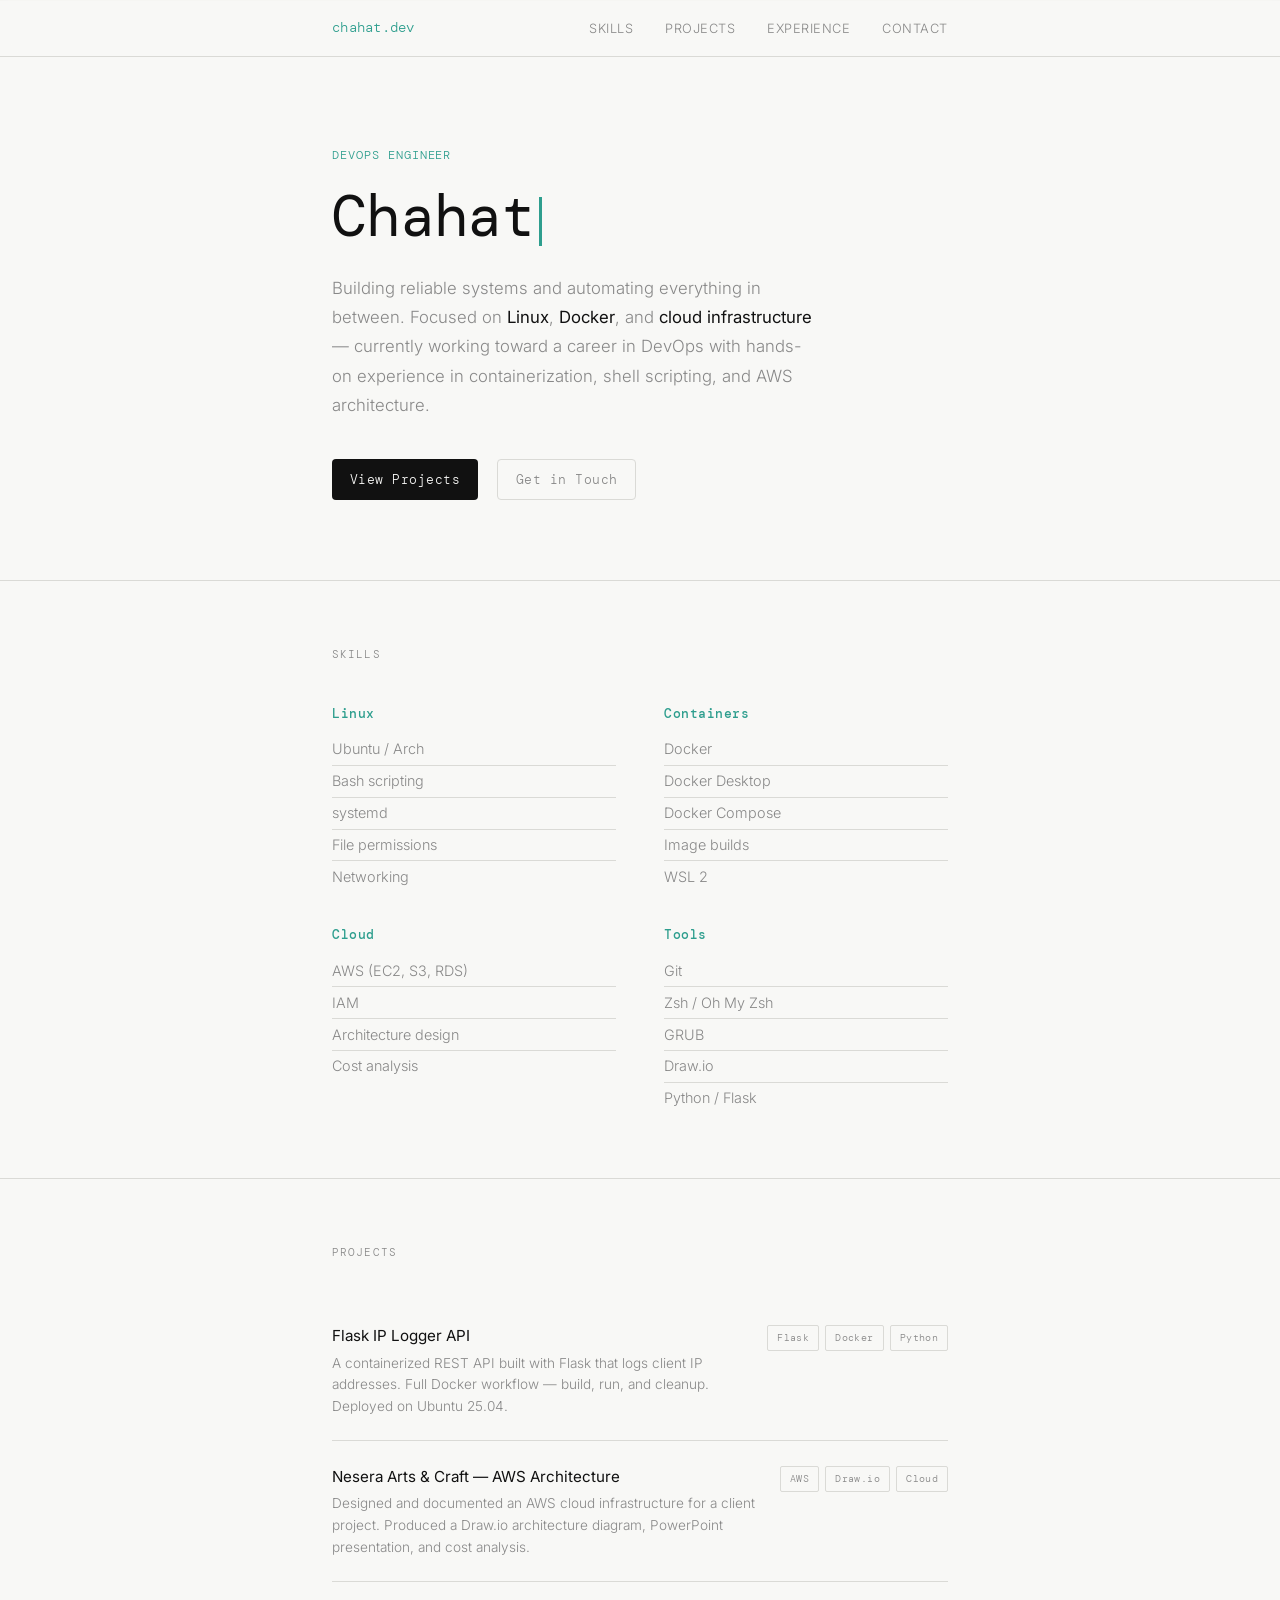
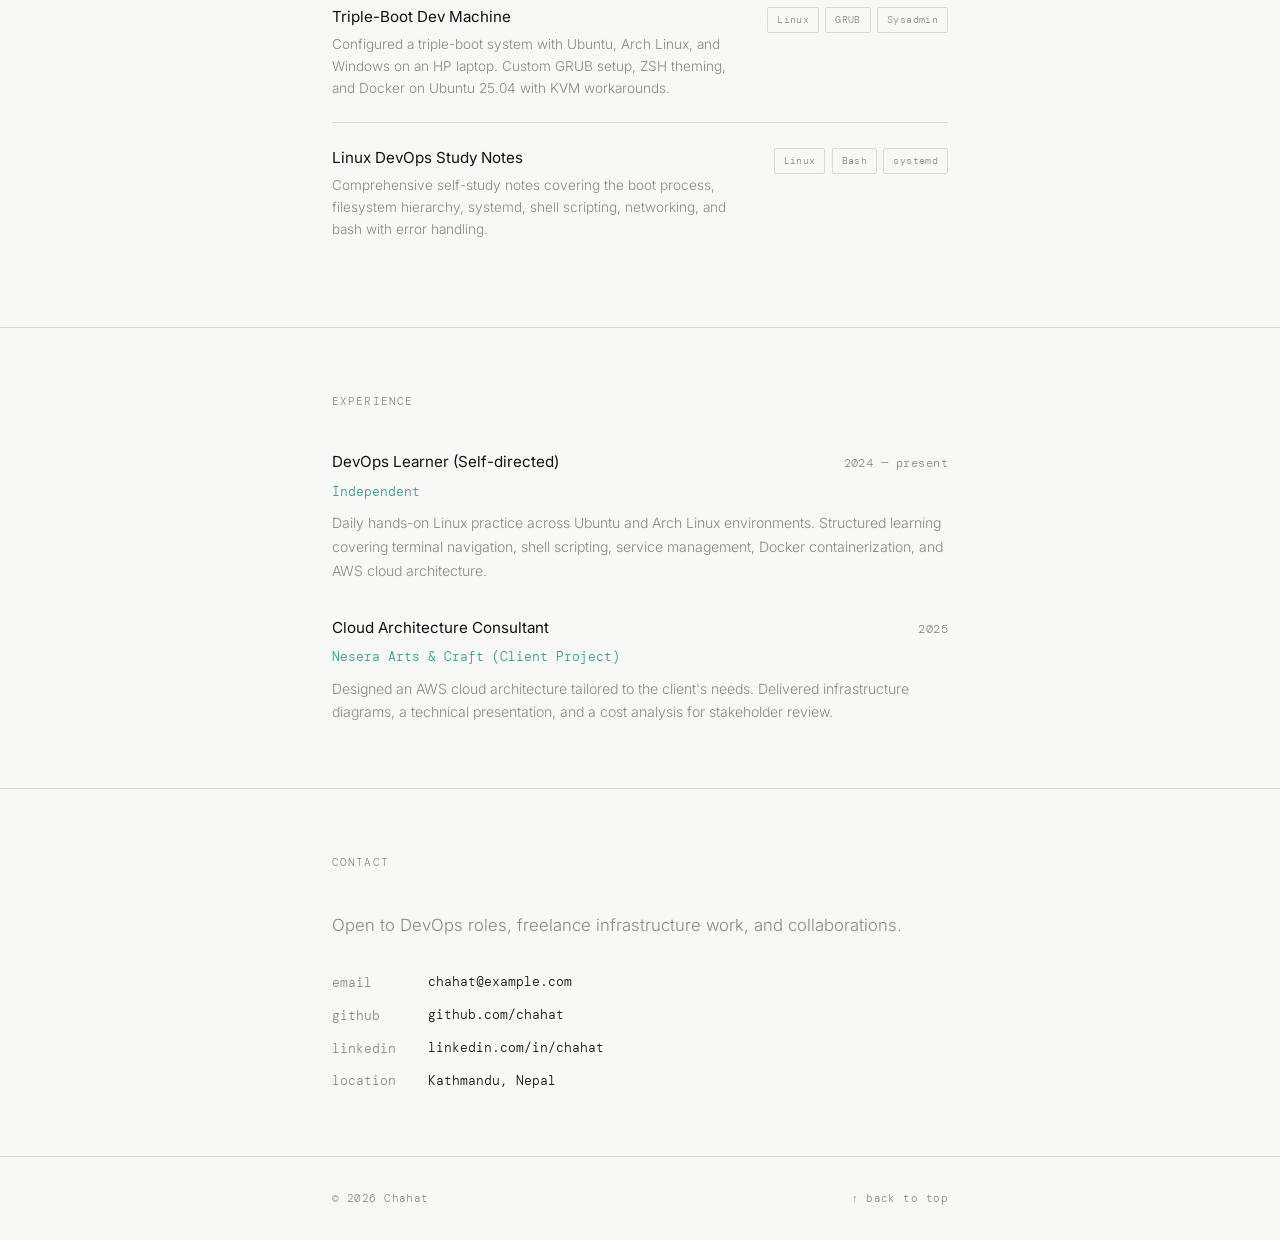
==== docs/index.html @ 09f22e1d "second commit" ====
<!doctype html>
<html lang="en">
  <head>
    <meta charset="UTF-8" />
    <meta name="viewport" content="width=device-width, initial-scale=1.0" />
    <title>Chahat — DevOps Engineer</title>
    <link rel="preconnect" href="https://fonts.googleapis.com" />
    <link rel="preconnect" href="https://fonts.gstatic.com" crossorigin />
    <link
      href="https://fonts.googleapis.com/css2?family=DM+Mono:wght@300;400;500&family=Inter:wght@300;400;500&display=swap"
      rel="stylesheet"
    />

    <style>
      *,
      *::before,
      *::after {
        box-sizing: border-box;
        margin: 0;
        padding: 0;
      }

      :root {
        --bg: #f8f8f6;
        --ink: #111111;
        --mid: #888888;
        --faint: #dadad6;
        --accent: #2e9e8e;
        --mono: "DM Mono", monospace;
        --sans: "Inter", sans-serif;
      }

      html {
        font-size: 16px;
        scroll-behavior: smooth;
      }

      body {
        background: var(--bg);
        color: var(--ink);
        font-family: var(--sans);
        font-weight: 300;
        line-height: 1.7;
        -webkit-font-smoothing: antialiased;
      }

      /* ── Layout ── */
      .container {
        max-width: 680px;
        margin: 0 auto;
        padding: 0 2rem;
      }

      /* ── Nav ── */
      nav {
        position: fixed;
        top: 0;
        left: 0;
        right: 0;
        z-index: 100;
        background: rgba(248, 248, 246, 0.85);
        backdrop-filter: blur(8px);
        border-bottom: 1px solid var(--faint);
      }

      nav .container {
        display: flex;
        align-items: center;
        justify-content: space-between;
        height: 56px;
      }

      .nav-logo {
        font-family: var(--mono);
        font-size: 0.85rem;
        color: var(--accent);
        text-decoration: none;
        letter-spacing: 0.02em;
      }

      .nav-links {
        display: flex;
        gap: 2rem;
        list-style: none;
      }

      .nav-links a {
        font-size: 0.8rem;
        color: var(--mid);
        text-decoration: none;
        letter-spacing: 0.04em;
        text-transform: uppercase;
        transition: color 0.2s;
      }

      .nav-links a:hover {
        color: var(--ink);
      }

      /* ── Hero ── */
      #hero {
        padding: 9rem 0 5rem;
      }

      .eyebrow {
        font-family: var(--mono);
        font-size: 0.75rem;
        color: var(--accent);
        letter-spacing: 0.08em;
        text-transform: uppercase;
        margin-bottom: 1.2rem;
      }

      h1 {
        font-family: var(--mono);
        font-size: clamp(2.4rem, 6vw, 3.6rem);
        font-weight: 400;
        line-height: 1.1;
        letter-spacing: -0.02em;
        margin-bottom: 1.6rem;
      }

      /* Signature element — blinking cursor */
      .cursor {
        display: inline-block;
        width: 3px;
        height: 0.85em;
        background: var(--accent);
        vertical-align: middle;
        margin-left: 4px;
        animation: blink 1.1s step-end infinite;
      }

      @keyframes blink {
        0%,
        100% {
          opacity: 1;
        }
        50% {
          opacity: 0;
        }
      }

      .hero-bio {
        font-size: 1.05rem;
        color: var(--mid);
        max-width: 480px;
        margin-bottom: 2.4rem;
        line-height: 1.75;
      }

      .hero-bio strong {
        color: var(--ink);
        font-weight: 400;
      }

      .hero-links {
        display: flex;
        gap: 1.2rem;
        flex-wrap: wrap;
      }

      .btn {
        display: inline-flex;
        align-items: center;
        gap: 0.4rem;
        font-family: var(--mono);
        font-size: 0.8rem;
        letter-spacing: 0.04em;
        padding: 0.55rem 1.1rem;
        border-radius: 4px;
        text-decoration: none;
        transition: all 0.2s;
      }

      .btn-primary {
        background: var(--ink);
        color: var(--bg);
      }

      .btn-primary:hover {
        background: var(--accent);
      }

      .btn-ghost {
        border: 1px solid var(--faint);
        color: var(--mid);
      }

      .btn-ghost:hover {
        border-color: var(--ink);
        color: var(--ink);
      }

      /* ── Section shared ── */
      section {
        padding: 4rem 0;
        border-top: 1px solid var(--faint);
      }

      .section-label {
        font-family: var(--mono);
        font-size: 0.7rem;
        letter-spacing: 0.1em;
        text-transform: uppercase;
        color: var(--mid);
        margin-bottom: 2.4rem;
      }

      /* ── Skills ── */
      .skills-grid {
        display: grid;
        grid-template-columns: repeat(auto-fill, minmax(200px, 1fr));
        gap: 2rem 3rem;
      }

      .skill-group h3 {
        font-family: var(--mono);
        font-size: 0.8rem;
        font-weight: 500;
        color: var(--accent);
        margin-bottom: 0.6rem;
        letter-spacing: 0.04em;
      }

      .skill-group ul {
        list-style: none;
      }

      .skill-group ul li {
        font-size: 0.9rem;
        color: var(--mid);
        padding: 0.2rem 0;
        border-bottom: 1px solid var(--faint);
      }

      .skill-group ul li:last-child {
        border-bottom: none;
      }

      /* ── Projects ── */
      .project-list {
        display: flex;
        flex-direction: column;
        gap: 0;
      }

      .project-item {
        display: grid;
        grid-template-columns: 1fr auto;
        align-items: start;
        gap: 1rem;
        padding: 1.4rem 0;
        border-bottom: 1px solid var(--faint);
        cursor: default;
        transition: padding-left 0.2s;
      }

      .project-item:last-child {
        border-bottom: none;
      }
      .project-item:hover {
        padding-left: 0.5rem;
      }

      .project-name {
        font-size: 0.95rem;
        font-weight: 400;
        margin-bottom: 0.25rem;
      }

      .project-desc {
        font-size: 0.85rem;
        color: var(--mid);
        line-height: 1.6;
      }

      .project-tags {
        display: flex;
        gap: 0.4rem;
        flex-wrap: wrap;
        justify-content: flex-end;
        padding-top: 0.15rem;
      }

      .tag {
        font-family: var(--mono);
        font-size: 0.65rem;
        letter-spacing: 0.04em;
        padding: 0.2rem 0.55rem;
        border: 1px solid var(--faint);
        border-radius: 2px;
        color: var(--mid);
        white-space: nowrap;
      }

      /* ── Experience ── */
      .experience-list {
        display: flex;
        flex-direction: column;
        gap: 2rem;
      }

      .exp-item {
      }

      .exp-header {
        display: flex;
        justify-content: space-between;
        align-items: baseline;
        margin-bottom: 0.35rem;
        flex-wrap: wrap;
        gap: 0.5rem;
      }

      .exp-role {
        font-size: 0.95rem;
        font-weight: 400;
      }

      .exp-period {
        font-family: var(--mono);
        font-size: 0.72rem;
        color: var(--mid);
        letter-spacing: 0.04em;
      }

      .exp-company {
        font-size: 0.82rem;
        color: var(--accent);
        margin-bottom: 0.5rem;
        font-family: var(--mono);
      }

      .exp-desc {
        font-size: 0.88rem;
        color: var(--mid);
        line-height: 1.7;
      }

      /* ── Contact ── */
      #contact {
        border-bottom: 1px solid var(--faint);
      }

      .contact-line {
        font-size: 1.05rem;
        color: var(--mid);
        margin-bottom: 2rem;
      }

      .contact-links {
        display: flex;
        flex-direction: column;
        gap: 0.6rem;
      }

      .contact-row {
        display: flex;
        align-items: center;
        gap: 1rem;
        font-family: var(--mono);
        font-size: 0.82rem;
      }

      .contact-key {
        color: var(--mid);
        min-width: 80px;
      }

      .contact-val {
        color: var(--ink);
        text-decoration: none;
        border-bottom: 1px solid transparent;
        transition:
          border-color 0.2s,
          color 0.2s;
      }

      .contact-val:hover {
        color: var(--accent);
        border-color: var(--accent);
      }

      /* ── Footer ── */
      footer {
        padding: 2rem 0;
      }

      footer .container {
        display: flex;
        justify-content: space-between;
        align-items: center;
        flex-wrap: wrap;
        gap: 0.5rem;
      }

      .footer-copy {
        font-family: var(--mono);
        font-size: 0.7rem;
        color: var(--mid);
        letter-spacing: 0.04em;
      }

      .footer-back {
        font-family: var(--mono);
        font-size: 0.7rem;
        color: var(--mid);
        text-decoration: none;
        letter-spacing: 0.04em;
        transition: color 0.2s;
      }

      .footer-back:hover {
        color: var(--accent);
      }

      /* ── Scroll reveal ── */
      .reveal {
        opacity: 0;
        transform: translateY(18px);
        transition:
          opacity 0.5s ease,
          transform 0.5s ease;
      }

      .reveal.visible {
        opacity: 1;
        transform: translateY(0);
      }

      /* ── Mobile ── */
      @media (max-width: 560px) {
        .nav-links {
          gap: 1.2rem;
        }
        .skills-grid {
          grid-template-columns: 1fr 1fr;
          gap: 1.5rem 1.5rem;
        }
        .project-item {
          grid-template-columns: 1fr;
        }
        .project-tags {
          justify-content: flex-start;
        }
        footer .container {
          flex-direction: column;
          align-items: flex-start;
        }
      }

      @media (prefers-reduced-motion: reduce) {
        .cursor {
          animation: none;
        }
        .reveal {
          opacity: 1;
          transform: none;
          transition: none;
        }
      }
    </style>
  </head>
  <body>
    <!-- ── Nav ── -->
    <nav>
      <div class="container">
        <a href="#hero" class="nav-logo">chahat.dev</a>
        <ul class="nav-links">
          <li><a href="#skills">Skills</a></li>
          <li><a href="#projects">Projects</a></li>
          <li><a href="#experience">Experience</a></li>
          <li><a href="#contact">Contact</a></li>
        </ul>
      </div>
    </nav>

    <!-- ── Hero ── -->
    <section id="hero">
      <div class="container">
        <p class="eyebrow">DevOps Engineer</p>
        <h1>Chahat<span class="cursor"></span></h1>
        <p class="hero-bio">
          Building reliable systems and automating everything in between.
          Focused on <strong>Linux</strong>, <strong>Docker</strong>, and
          <strong>cloud infrastructure</strong> — currently working toward a
          career in DevOps with hands-on experience in containerization, shell
          scripting, and AWS architecture.
        </p>
        <div class="hero-links">
          <a href="#projects" class="btn btn-primary">View Projects</a>
          <a href="#contact" class="btn btn-ghost">Get in Touch</a>
        </div>
      </div>
    </section>

    <!-- ── Skills ── -->
    <section id="skills">
      <div class="container reveal">
        <p class="section-label">Skills</p>
        <div class="skills-grid">
          <div class="skill-group">
            <h3>Linux</h3>
            <ul>
              <li>Ubuntu / Arch</li>
              <li>Bash scripting</li>
              <li>systemd</li>
              <li>File permissions</li>
              <li>Networking</li>
            </ul>
          </div>
          <div class="skill-group">
            <h3>Containers</h3>
            <ul>
              <li>Docker</li>
              <li>Docker Desktop</li>
              <li>Docker Compose</li>
              <li>Image builds</li>
              <li>WSL 2</li>
            </ul>
          </div>
          <div class="skill-group">
            <h3>Cloud</h3>
            <ul>
              <li>AWS (EC2, S3, RDS)</li>
              <li>IAM</li>
              <li>Architecture design</li>
              <li>Cost analysis</li>
            </ul>
          </div>
          <div class="skill-group">
            <h3>Tools</h3>
            <ul>
              <li>Git</li>
              <li>Zsh / Oh My Zsh</li>
              <li>GRUB</li>
              <li>Draw.io</li>
              <li>Python / Flask</li>
            </ul>
          </div>
        </div>
      </div>
    </section>

    <!-- ── Projects ── -->
    <section id="projects">
      <div class="container reveal">
        <p class="section-label">Projects</p>
        <div class="project-list">
          <div class="project-item">
            <div>
              <p class="project-name">Flask IP Logger API</p>
              <p class="project-desc">
                A containerized REST API built with Flask that logs client IP
                addresses. Full Docker workflow — build, run, and cleanup.
                Deployed on Ubuntu 25.04.
              </p>
            </div>
            <div class="project-tags">
              <span class="tag">Flask</span>
              <span class="tag">Docker</span>
              <span class="tag">Python</span>
            </div>
          </div>

          <div class="project-item">
            <div>
              <p class="project-name">Nesera Arts & Craft — AWS Architecture</p>
              <p class="project-desc">
                Designed and documented an AWS cloud infrastructure for a client
                project. Produced a Draw.io architecture diagram, PowerPoint
                presentation, and cost analysis.
              </p>
            </div>
            <div class="project-tags">
              <span class="tag">AWS</span>
              <span class="tag">Draw.io</span>
              <span class="tag">Cloud</span>
            </div>
          </div>

          <div class="project-item">
            <div>
              <p class="project-name">Triple-Boot Dev Machine</p>
              <p class="project-desc">
                Configured a triple-boot system with Ubuntu, Arch Linux, and
                Windows on an HP laptop. Custom GRUB setup, ZSH theming, and
                Docker on Ubuntu 25.04 with KVM workarounds.
              </p>
            </div>
            <div class="project-tags">
              <span class="tag">Linux</span>
              <span class="tag">GRUB</span>
              <span class="tag">Sysadmin</span>
            </div>
          </div>

          <div class="project-item">
            <div>
              <p class="project-name">Linux DevOps Study Notes</p>
              <p class="project-desc">
                Comprehensive self-study notes covering the boot process,
                filesystem hierarchy, systemd, shell scripting, networking, and
                bash with error handling.
              </p>
            </div>
            <div class="project-tags">
              <span class="tag">Linux</span>
              <span class="tag">Bash</span>
              <span class="tag">systemd</span>
            </div>
          </div>
        </div>
      </div>
    </section>

    <!-- ── Experience ── -->
    <section id="experience">
      <div class="container reveal">
        <p class="section-label">Experience</p>
        <div class="experience-list">
          <div class="exp-item">
            <div class="exp-header">
              <span class="exp-role">DevOps Learner (Self-directed)</span>
              <span class="exp-period">2024 — present</span>
            </div>
            <p class="exp-company">Independent</p>
            <p class="exp-desc">
              Daily hands-on Linux practice across Ubuntu and Arch Linux
              environments. Structured learning covering terminal navigation,
              shell scripting, service management, Docker containerization, and
              AWS cloud architecture.
            </p>
          </div>

          <div class="exp-item">
            <div class="exp-header">
              <span class="exp-role">Cloud Architecture Consultant</span>
              <span class="exp-period">2025</span>
            </div>
            <p class="exp-company">Nesera Arts & Craft (Client Project)</p>
            <p class="exp-desc">
              Designed an AWS cloud architecture tailored to the client's needs.
              Delivered infrastructure diagrams, a technical presentation, and a
              cost analysis for stakeholder review.
            </p>
          </div>
        </div>
      </div>
    </section>

    <!-- ── Contact ── -->
    <section id="contact">
      <div class="container reveal">
        <p class="section-label">Contact</p>
        <p class="contact-line">
          Open to DevOps roles, freelance infrastructure work, and
          collaborations.
        </p>
        <div class="contact-links">
          <div class="contact-row">
            <span class="contact-key">email</span>
            <a href="mailto:chahat.bs01@gmail.com" class="contact-val"
              >chahat@example.com</a
            >
          </div>
          <div class="contact-row">
            <span class="contact-key">github</span>
            <a
              href="https://github.com/lilchahat"
              target="_blank"
              rel="noopener"
              class="contact-val"
              >github.com/chahat</a
            >
          </div>
          <div class="contact-row">
            <span class="contact-key">linkedin</span>
            <a
              href="https://www.linkedin.com/in/chahat-r-s-rathour-414906338/"
              target="_blank"
              rel="noopener"
              class="contact-val"
              >linkedin.com/in/chahat</a
            >
          </div>
          <div class="contact-row">
            <span class="contact-key">location</span>
            <span
              class="contact-val"
              style="border-bottom: none; cursor: default"
              >Kathmandu, Nepal</span
            >
          </div>
        </div>
      </div>
    </section>

    <!-- ── Footer ── -->
    <footer>
      <div class="container">
        <span class="footer-copy">© 2026 Chahat</span>
        <a href="#hero" class="footer-back">↑ back to top</a>
      </div>
    </footer>

    <script>
      // Scroll reveal
      const observer = new IntersectionObserver(
        (entries) => {
          entries.forEach((e) => {
            if (e.isIntersecting) {
              e.target.classList.add("visible");
              observer.unobserve(e.target);
            }
          });
        },
        { threshold: 0.1 },
      );

      document
        .querySelectorAll(".reveal")
        .forEach((el) => observer.observe(el));

      // Smooth active nav highlight
      const sections = document.querySelectorAll("section[id]");
      const navLinks = document.querySelectorAll(".nav-links a");

      const navObserver = new IntersectionObserver(
        (entries) => {
          entries.forEach((e) => {
            if (e.isIntersecting) {
              navLinks.forEach((a) => {
                a.style.color =
                  a.getAttribute("href") === `#${e.target.id}`
                    ? "var(--ink)"
                    : "";
              });
            }
          });
        },
        { rootMargin: "-40% 0px -55% 0px" },
      );

      sections.forEach((s) => navObserver.observe(s));
    </script>
  </body>
</html>
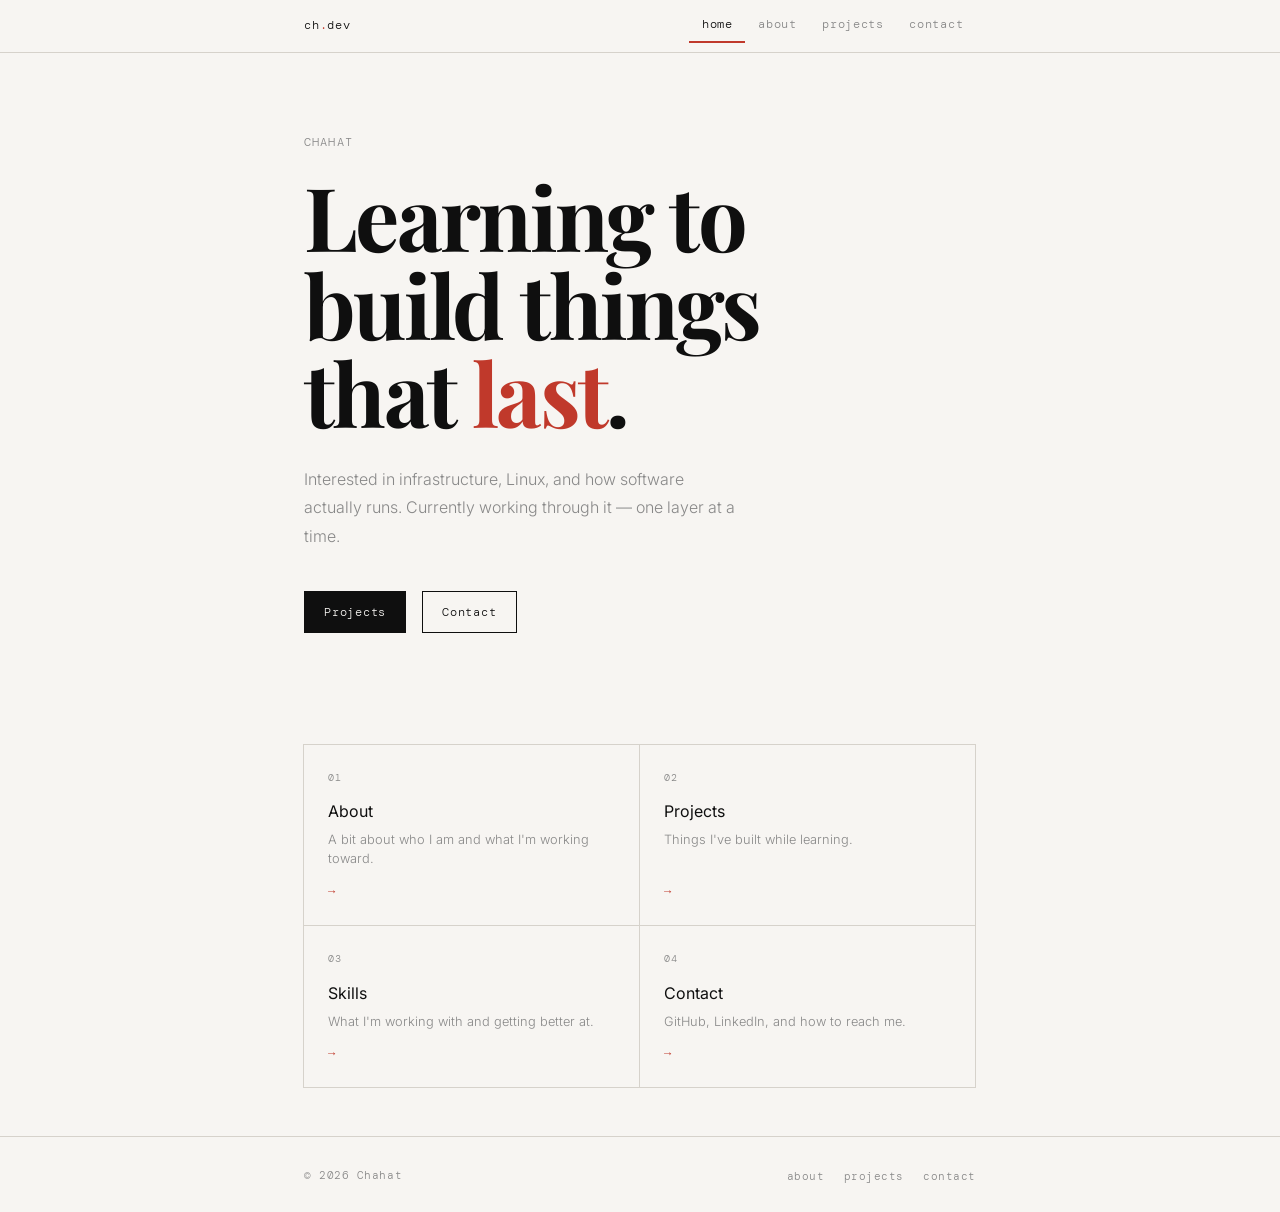
==== commit 905ead2e: "initial commit with updated template of site" ====
--- a/docs/index.html
+++ b/docs/index.html
@@ -1,749 +1,100 @@
-<!doctype html>
+<!DOCTYPE html>
 <html lang="en">
-  <head>
-    <meta charset="UTF-8" />
-    <meta name="viewport" content="width=device-width, initial-scale=1.0" />
-    <title>Chahat — DevOps Engineer</title>
-    <link rel="preconnect" href="https://fonts.googleapis.com" />
-    <link rel="preconnect" href="https://fonts.gstatic.com" crossorigin />
-    <link
-      href="https://fonts.googleapis.com/css2?family=DM+Mono:wght@300;400;500&family=Inter:wght@300;400;500&display=swap"
-      rel="stylesheet"
-    />
+<head>
+  <meta charset="UTF-8" />
+  <meta name="viewport" content="width=device-width, initial-scale=1.0" />
+  <title>Chahat</title>
+  <link rel="preconnect" href="https://fonts.googleapis.com" />
+  <link rel="preconnect" href="https://fonts.gstatic.com" crossorigin />
+  <link href="https://fonts.googleapis.com/css2?family=DM+Mono:wght@300;400;500&family=Inter:wght@300;400;500&family=Playfair+Display:wght@700&display=swap" rel="stylesheet" />
+  <link rel="stylesheet" href="css/base.css" />
+  <link rel="stylesheet" href="css/home.css" />
+</head>
+<body>
 
-    <style>
-      *,
-      *::before,
-      *::after {
-        box-sizing: border-box;
-        margin: 0;
-        padding: 0;
-      }
+  <nav>
+    <div class="wrap">
+      <a href="index.html" class="nav-logo">ch<span>.</span>dev</a>
+      <ul class="nav-links">
+        <li><a href="index.html" class="active">home</a></li>
+        <li><a href="about.html">about</a></li>
+        <li><a href="projects.html">projects</a></li>
+        <li><a href="contact.html">contact</a></li>
+      </ul>
+    </div>
+  </nav>
 
-      :root {
-        --bg: #f8f8f6;
-        --ink: #111111;
-        --mid: #888888;
-        --faint: #dadad6;
-        --accent: #2e9e8e;
-        --mono: "DM Mono", monospace;
-        --sans: "Inter", sans-serif;
-      }
+  <main>
+    <div class="wrap">
 
-      html {
-        font-size: 16px;
-        scroll-behavior: smooth;
-      }
+      <section class="hero">
+        <p class="hero-eyebrow">Chahat</p>
+        <h1>Learning to<br>build things<br>that <em>last</em>.</h1>
+        <p class="hero-bio">
+          Interested in infrastructure, Linux, and how software actually runs.
+          Currently working through it — one layer at a time.
+        </p>
+        <div class="hero-actions">
+          <a href="projects.html" class="btn btn-fill">Projects</a>
+          <a href="contact.html" class="btn btn-outline">Contact</a>
+        </div>
+      </section>
 
-      body {
-        background: var(--bg);
-        color: var(--ink);
-        font-family: var(--sans);
-        font-weight: 300;
-        line-height: 1.7;
-        -webkit-font-smoothing: antialiased;
-      }
+      <section class="quick-links">
+        <div class="ql-grid">
 
-      /* ── Layout ── */
-      .container {
-        max-width: 680px;
-        margin: 0 auto;
-        padding: 0 2rem;
-      }
+          <a href="about.html" class="ql-item">
+            <div>
+              <p class="ql-num">01</p>
+              <p class="ql-label">About</p>
+              <p class="ql-desc">A bit about who I am and what I'm working toward.</p>
+            </div>
+            <span class="ql-arrow">→</span>
+          </a>
 
-      /* ── Nav ── */
-      nav {
-        position: fixed;
-        top: 0;
-        left: 0;
-        right: 0;
-        z-index: 100;
-        background: rgba(248, 248, 246, 0.85);
-        backdrop-filter: blur(8px);
-        border-bottom: 1px solid var(--faint);
-      }
+          <a href="projects.html" class="ql-item">
+            <div>
+              <p class="ql-num">02</p>
+              <p class="ql-label">Projects</p>
+              <p class="ql-desc">Things I've built while learning.</p>
+            </div>
+            <span class="ql-arrow">→</span>
+          </a>
 
-      nav .container {
-        display: flex;
-        align-items: center;
-        justify-content: space-between;
-        height: 56px;
-      }
+          <a href="projects.html#skills" class="ql-item">
+            <div>
+              <p class="ql-num">03</p>
+              <p class="ql-label">Skills</p>
+              <p class="ql-desc">What I'm working with and getting better at.</p>
+            </div>
+            <span class="ql-arrow">→</span>
+          </a>
 
-      .nav-logo {
-        font-family: var(--mono);
-        font-size: 0.85rem;
-        color: var(--accent);
-        text-decoration: none;
-        letter-spacing: 0.02em;
-      }
+          <a href="contact.html" class="ql-item">
+            <div>
+              <p class="ql-num">04</p>
+              <p class="ql-label">Contact</p>
+              <p class="ql-desc">GitHub, LinkedIn, and how to reach me.</p>
+            </div>
+            <span class="ql-arrow">→</span>
+          </a>
 
-      .nav-links {
-        display: flex;
-        gap: 2rem;
-        list-style: none;
-      }
+        </div>
+      </section>
 
-      .nav-links a {
-        font-size: 0.8rem;
-        color: var(--mid);
-        text-decoration: none;
-        letter-spacing: 0.04em;
-        text-transform: uppercase;
-        transition: color 0.2s;
-      }
+    </div>
+  </main>
 
-      .nav-links a:hover {
-        color: var(--ink);
-      }
+  <footer>
+    <div class="wrap">
+      <span class="footer-copy">© 2026 Chahat</span>
+      <ul class="footer-nav">
+        <li><a href="about.html">about</a></li>
+        <li><a href="projects.html">projects</a></li>
+        <li><a href="contact.html">contact</a></li>
+      </ul>
+    </div>
+  </footer>
 
-      /* ── Hero ── */
-      #hero {
-        padding: 9rem 0 5rem;
-      }
-
-      .eyebrow {
-        font-family: var(--mono);
-        font-size: 0.75rem;
-        color: var(--accent);
-        letter-spacing: 0.08em;
-        text-transform: uppercase;
-        margin-bottom: 1.2rem;
-      }
-
-      h1 {
-        font-family: var(--mono);
-        font-size: clamp(2.4rem, 6vw, 3.6rem);
-        font-weight: 400;
-        line-height: 1.1;
-        letter-spacing: -0.02em;
-        margin-bottom: 1.6rem;
-      }
-
-      /* Signature element — blinking cursor */
-      .cursor {
-        display: inline-block;
-        width: 3px;
-        height: 0.85em;
-        background: var(--accent);
-        vertical-align: middle;
-        margin-left: 4px;
-        animation: blink 1.1s step-end infinite;
-      }
-
-      @keyframes blink {
-        0%,
-        100% {
-          opacity: 1;
-        }
-        50% {
-          opacity: 0;
-        }
-      }
-
-      .hero-bio {
-        font-size: 1.05rem;
-        color: var(--mid);
-        max-width: 480px;
-        margin-bottom: 2.4rem;
-        line-height: 1.75;
-      }
-
-      .hero-bio strong {
-        color: var(--ink);
-        font-weight: 400;
-      }
-
-      .hero-links {
-        display: flex;
-        gap: 1.2rem;
-        flex-wrap: wrap;
-      }
-
-      .btn {
-        display: inline-flex;
-        align-items: center;
-        gap: 0.4rem;
-        font-family: var(--mono);
-        font-size: 0.8rem;
-        letter-spacing: 0.04em;
-        padding: 0.55rem 1.1rem;
-        border-radius: 4px;
-        text-decoration: none;
-        transition: all 0.2s;
-      }
-
-      .btn-primary {
-        background: var(--ink);
-        color: var(--bg);
-      }
-
-      .btn-primary:hover {
-        background: var(--accent);
-      }
-
-      .btn-ghost {
-        border: 1px solid var(--faint);
-        color: var(--mid);
-      }
-
-      .btn-ghost:hover {
-        border-color: var(--ink);
-        color: var(--ink);
-      }
-
-      /* ── Section shared ── */
-      section {
-        padding: 4rem 0;
-        border-top: 1px solid var(--faint);
-      }
-
-      .section-label {
-        font-family: var(--mono);
-        font-size: 0.7rem;
-        letter-spacing: 0.1em;
-        text-transform: uppercase;
-        color: var(--mid);
-        margin-bottom: 2.4rem;
-      }
-
-      /* ── Skills ── */
-      .skills-grid {
-        display: grid;
-        grid-template-columns: repeat(auto-fill, minmax(200px, 1fr));
-        gap: 2rem 3rem;
-      }
-
-      .skill-group h3 {
-        font-family: var(--mono);
-        font-size: 0.8rem;
-        font-weight: 500;
-        color: var(--accent);
-        margin-bottom: 0.6rem;
-        letter-spacing: 0.04em;
-      }
-
-      .skill-group ul {
-        list-style: none;
-      }
-
-      .skill-group ul li {
-        font-size: 0.9rem;
-        color: var(--mid);
-        padding: 0.2rem 0;
-        border-bottom: 1px solid var(--faint);
-      }
-
-      .skill-group ul li:last-child {
-        border-bottom: none;
-      }
-
-      /* ── Projects ── */
-      .project-list {
-        display: flex;
-        flex-direction: column;
-        gap: 0;
-      }
-
-      .project-item {
-        display: grid;
-        grid-template-columns: 1fr auto;
-        align-items: start;
-        gap: 1rem;
-        padding: 1.4rem 0;
-        border-bottom: 1px solid var(--faint);
-        cursor: default;
-        transition: padding-left 0.2s;
-      }
-
-      .project-item:last-child {
-        border-bottom: none;
-      }
-      .project-item:hover {
-        padding-left: 0.5rem;
-      }
-
-      .project-name {
-        font-size: 0.95rem;
-        font-weight: 400;
-        margin-bottom: 0.25rem;
-      }
-
-      .project-desc {
-        font-size: 0.85rem;
-        color: var(--mid);
-        line-height: 1.6;
-      }
-
-      .project-tags {
-        display: flex;
-        gap: 0.4rem;
-        flex-wrap: wrap;
-        justify-content: flex-end;
-        padding-top: 0.15rem;
-      }
-
-      .tag {
-        font-family: var(--mono);
-        font-size: 0.65rem;
-        letter-spacing: 0.04em;
-        padding: 0.2rem 0.55rem;
-        border: 1px solid var(--faint);
-        border-radius: 2px;
-        color: var(--mid);
-        white-space: nowrap;
-      }
-
-      /* ── Experience ── */
-      .experience-list {
-        display: flex;
-        flex-direction: column;
-        gap: 2rem;
-      }
-
-      .exp-item {
-      }
-
-      .exp-header {
-        display: flex;
-        justify-content: space-between;
-        align-items: baseline;
-        margin-bottom: 0.35rem;
-        flex-wrap: wrap;
-        gap: 0.5rem;
-      }
-
-      .exp-role {
-        font-size: 0.95rem;
-        font-weight: 400;
-      }
-
-      .exp-period {
-        font-family: var(--mono);
-        font-size: 0.72rem;
-        color: var(--mid);
-        letter-spacing: 0.04em;
-      }
-
-      .exp-company {
-        font-size: 0.82rem;
-        color: var(--accent);
-        margin-bottom: 0.5rem;
-        font-family: var(--mono);
-      }
-
-      .exp-desc {
-        font-size: 0.88rem;
-        color: var(--mid);
-        line-height: 1.7;
-      }
-
-      /* ── Contact ── */
-      #contact {
-        border-bottom: 1px solid var(--faint);
-      }
-
-      .contact-line {
-        font-size: 1.05rem;
-        color: var(--mid);
-        margin-bottom: 2rem;
-      }
-
-      .contact-links {
-        display: flex;
-        flex-direction: column;
-        gap: 0.6rem;
-      }
-
-      .contact-row {
-        display: flex;
-        align-items: center;
-        gap: 1rem;
-        font-family: var(--mono);
-        font-size: 0.82rem;
-      }
-
-      .contact-key {
-        color: var(--mid);
-        min-width: 80px;
-      }
-
-      .contact-val {
-        color: var(--ink);
-        text-decoration: none;
-        border-bottom: 1px solid transparent;
-        transition:
-          border-color 0.2s,
-          color 0.2s;
-      }
-
-      .contact-val:hover {
-        color: var(--accent);
-        border-color: var(--accent);
-      }
-
-      /* ── Footer ── */
-      footer {
-        padding: 2rem 0;
-      }
-
-      footer .container {
-        display: flex;
-        justify-content: space-between;
-        align-items: center;
-        flex-wrap: wrap;
-        gap: 0.5rem;
-      }
-
-      .footer-copy {
-        font-family: var(--mono);
-        font-size: 0.7rem;
-        color: var(--mid);
-        letter-spacing: 0.04em;
-      }
-
-      .footer-back {
-        font-family: var(--mono);
-        font-size: 0.7rem;
-        color: var(--mid);
-        text-decoration: none;
-        letter-spacing: 0.04em;
-        transition: color 0.2s;
-      }
-
-      .footer-back:hover {
-        color: var(--accent);
-      }
-
-      /* ── Scroll reveal ── */
-      .reveal {
-        opacity: 0;
-        transform: translateY(18px);
-        transition:
-          opacity 0.5s ease,
-          transform 0.5s ease;
-      }
-
-      .reveal.visible {
-        opacity: 1;
-        transform: translateY(0);
-      }
-
-      /* ── Mobile ── */
-      @media (max-width: 560px) {
-        .nav-links {
-          gap: 1.2rem;
-        }
-        .skills-grid {
-          grid-template-columns: 1fr 1fr;
-          gap: 1.5rem 1.5rem;
-        }
-        .project-item {
-          grid-template-columns: 1fr;
-        }
-        .project-tags {
-          justify-content: flex-start;
-        }
-        footer .container {
-          flex-direction: column;
-          align-items: flex-start;
-        }
-      }
-
-      @media (prefers-reduced-motion: reduce) {
-        .cursor {
-          animation: none;
-        }
-        .reveal {
-          opacity: 1;
-          transform: none;
-          transition: none;
-        }
-      }
-    </style>
-  </head>
-  <body>
-    <!-- ── Nav ── -->
-    <nav>
-      <div class="container">
-        <a href="#hero" class="nav-logo">chahat.dev</a>
-        <ul class="nav-links">
-          <li><a href="#skills">Skills</a></li>
-          <li><a href="#projects">Projects</a></li>
-          <li><a href="#experience">Experience</a></li>
-          <li><a href="#contact">Contact</a></li>
-        </ul>
-      </div>
-    </nav>
-
-    <!-- ── Hero ── -->
-    <section id="hero">
-      <div class="container">
-        <p class="eyebrow">DevOps Engineer</p>
-        <h1>Chahat<span class="cursor"></span></h1>
-        <p class="hero-bio">
-          Building reliable systems and automating everything in between.
-          Focused on <strong>Linux</strong>, <strong>Docker</strong>, and
-          <strong>cloud infrastructure</strong> — currently working toward a
-          career in DevOps with hands-on experience in containerization, shell
-          scripting, and AWS architecture.
-        </p>
-        <div class="hero-links">
-          <a href="#projects" class="btn btn-primary">View Projects</a>
-          <a href="#contact" class="btn btn-ghost">Get in Touch</a>
-        </div>
-      </div>
-    </section>
-
-    <!-- ── Skills ── -->
-    <section id="skills">
-      <div class="container reveal">
-        <p class="section-label">Skills</p>
-        <div class="skills-grid">
-          <div class="skill-group">
-            <h3>Linux</h3>
-            <ul>
-              <li>Ubuntu / Arch</li>
-              <li>Bash scripting</li>
-              <li>systemd</li>
-              <li>File permissions</li>
-              <li>Networking</li>
-            </ul>
-          </div>
-          <div class="skill-group">
-            <h3>Containers</h3>
-            <ul>
-              <li>Docker</li>
-              <li>Docker Desktop</li>
-              <li>Docker Compose</li>
-              <li>Image builds</li>
-              <li>WSL 2</li>
-            </ul>
-          </div>
-          <div class="skill-group">
-            <h3>Cloud</h3>
-            <ul>
-              <li>AWS (EC2, S3, RDS)</li>
-              <li>IAM</li>
-              <li>Architecture design</li>
-              <li>Cost analysis</li>
-            </ul>
-          </div>
-          <div class="skill-group">
-            <h3>Tools</h3>
-            <ul>
-              <li>Git</li>
-              <li>Zsh / Oh My Zsh</li>
-              <li>GRUB</li>
-              <li>Draw.io</li>
-              <li>Python / Flask</li>
-            </ul>
-          </div>
-        </div>
-      </div>
-    </section>
-
-    <!-- ── Projects ── -->
-    <section id="projects">
-      <div class="container reveal">
-        <p class="section-label">Projects</p>
-        <div class="project-list">
-          <div class="project-item">
-            <div>
-              <p class="project-name">Flask IP Logger API</p>
-              <p class="project-desc">
-                A containerized REST API built with Flask that logs client IP
-                addresses. Full Docker workflow — build, run, and cleanup.
-                Deployed on Ubuntu 25.04.
-              </p>
-            </div>
-            <div class="project-tags">
-              <span class="tag">Flask</span>
-              <span class="tag">Docker</span>
-              <span class="tag">Python</span>
-            </div>
-          </div>
-
-          <div class="project-item">
-            <div>
-              <p class="project-name">Nesera Arts & Craft — AWS Architecture</p>
-              <p class="project-desc">
-                Designed and documented an AWS cloud infrastructure for a client
-                project. Produced a Draw.io architecture diagram, PowerPoint
-                presentation, and cost analysis.
-              </p>
-            </div>
-            <div class="project-tags">
-              <span class="tag">AWS</span>
-              <span class="tag">Draw.io</span>
-              <span class="tag">Cloud</span>
-            </div>
-          </div>
-
-          <div class="project-item">
-            <div>
-              <p class="project-name">Triple-Boot Dev Machine</p>
-              <p class="project-desc">
-                Configured a triple-boot system with Ubuntu, Arch Linux, and
-                Windows on an HP laptop. Custom GRUB setup, ZSH theming, and
-                Docker on Ubuntu 25.04 with KVM workarounds.
-              </p>
-            </div>
-            <div class="project-tags">
-              <span class="tag">Linux</span>
-              <span class="tag">GRUB</span>
-              <span class="tag">Sysadmin</span>
-            </div>
-          </div>
-
-          <div class="project-item">
-            <div>
-              <p class="project-name">Linux DevOps Study Notes</p>
-              <p class="project-desc">
-                Comprehensive self-study notes covering the boot process,
-                filesystem hierarchy, systemd, shell scripting, networking, and
-                bash with error handling.
-              </p>
-            </div>
-            <div class="project-tags">
-              <span class="tag">Linux</span>
-              <span class="tag">Bash</span>
-              <span class="tag">systemd</span>
-            </div>
-          </div>
-        </div>
-      </div>
-    </section>
-
-    <!-- ── Experience ── -->
-    <section id="experience">
-      <div class="container reveal">
-        <p class="section-label">Experience</p>
-        <div class="experience-list">
-          <div class="exp-item">
-            <div class="exp-header">
-              <span class="exp-role">DevOps Learner (Self-directed)</span>
-              <span class="exp-period">2024 — present</span>
-            </div>
-            <p class="exp-company">Independent</p>
-            <p class="exp-desc">
-              Daily hands-on Linux practice across Ubuntu and Arch Linux
-              environments. Structured learning covering terminal navigation,
-              shell scripting, service management, Docker containerization, and
-              AWS cloud architecture.
-            </p>
-          </div>
-
-          <div class="exp-item">
-            <div class="exp-header">
-              <span class="exp-role">Cloud Architecture Consultant</span>
-              <span class="exp-period">2025</span>
-            </div>
-            <p class="exp-company">Nesera Arts & Craft (Client Project)</p>
-            <p class="exp-desc">
-              Designed an AWS cloud architecture tailored to the client's needs.
-              Delivered infrastructure diagrams, a technical presentation, and a
-              cost analysis for stakeholder review.
-            </p>
-          </div>
-        </div>
-      </div>
-    </section>
-
-    <!-- ── Contact ── -->
-    <section id="contact">
-      <div class="container reveal">
-        <p class="section-label">Contact</p>
-        <p class="contact-line">
-          Open to DevOps roles, freelance infrastructure work, and
-          collaborations.
-        </p>
-        <div class="contact-links">
-          <div class="contact-row">
-            <span class="contact-key">email</span>
-            <a href="mailto:chahat.bs01@gmail.com" class="contact-val"
-              >chahat@example.com</a
-            >
-          </div>
-          <div class="contact-row">
-            <span class="contact-key">github</span>
-            <a
-              href="https://github.com/lilchahat"
-              target="_blank"
-              rel="noopener"
-              class="contact-val"
-              >github.com/chahat</a
-            >
-          </div>
-          <div class="contact-row">
-            <span class="contact-key">linkedin</span>
-            <a
-              href="https://www.linkedin.com/in/chahat-r-s-rathour-414906338/"
-              target="_blank"
-              rel="noopener"
-              class="contact-val"
-              >linkedin.com/in/chahat</a
-            >
-          </div>
-          <div class="contact-row">
-            <span class="contact-key">location</span>
-            <span
-              class="contact-val"
-              style="border-bottom: none; cursor: default"
-              >Kathmandu, Nepal</span
-            >
-          </div>
-        </div>
-      </div>
-    </section>
-
-    <!-- ── Footer ── -->
-    <footer>
-      <div class="container">
-        <span class="footer-copy">© 2026 Chahat</span>
-        <a href="#hero" class="footer-back">↑ back to top</a>
-      </div>
-    </footer>
-
-    <script>
-      // Scroll reveal
-      const observer = new IntersectionObserver(
-        (entries) => {
-          entries.forEach((e) => {
-            if (e.isIntersecting) {
-              e.target.classList.add("visible");
-              observer.unobserve(e.target);
-            }
-          });
-        },
-        { threshold: 0.1 },
-      );
-
-      document
-        .querySelectorAll(".reveal")
-        .forEach((el) => observer.observe(el));
-
-      // Smooth active nav highlight
-      const sections = document.querySelectorAll("section[id]");
-      const navLinks = document.querySelectorAll(".nav-links a");
-
-      const navObserver = new IntersectionObserver(
-        (entries) => {
-          entries.forEach((e) => {
-            if (e.isIntersecting) {
-              navLinks.forEach((a) => {
-                a.style.color =
-                  a.getAttribute("href") === `#${e.target.id}`
-                    ? "var(--ink)"
-                    : "";
-              });
-            }
-          });
-        },
-        { rootMargin: "-40% 0px -55% 0px" },
-      );
-
-      sections.forEach((s) => navObserver.observe(s));
-    </script>
-  </body>
+</body>
 </html>
--- a/docs/css/base.css
+++ b/docs/css/base.css
@@ -0,0 +1,189 @@
+/* ─────────────────────────────────────────
+   base.css — tokens, reset, typography, nav
+   ───────────────────────────────────────── */
+
+/* Tokens */
+:root {
+  --bg:      #F7F5F2;
+  --ink:     #0F0F0F;
+  --mid:     #888888;
+  --faint:   #D6D2CB;
+  --accent:  #C0392B;
+
+  --mono: 'DM Mono', monospace;
+  --serif: 'Playfair Display', Georgia, serif;
+  --sans: 'Inter', system-ui, sans-serif;
+
+  --max: 720px;
+  --side-pad: 1.5rem;
+}
+
+/* Reset */
+*, *::before, *::after {
+  box-sizing: border-box;
+  margin: 0;
+  padding: 0;
+}
+
+html {
+  font-size: 16px;
+  scroll-behavior: smooth;
+  background: var(--bg);
+}
+
+body {
+  font-family: var(--sans);
+  font-weight: 300;
+  color: var(--ink);
+  background: var(--bg);
+  line-height: 1.7;
+  -webkit-font-smoothing: antialiased;
+  min-height: 100svh;
+  display: flex;
+  flex-direction: column;
+}
+
+img { display: block; max-width: 100%; }
+a { color: inherit; text-decoration: none; }
+
+/* ── Layout wrapper ── */
+.wrap {
+  width: 100%;
+  max-width: var(--max);
+  margin: 0 auto;
+  padding: 0 var(--side-pad);
+}
+
+/* ── Nav ── */
+nav {
+  width: 100%;
+  border-bottom: 1px solid var(--faint);
+  position: sticky;
+  top: 0;
+  z-index: 50;
+  background: var(--bg);
+}
+
+nav .wrap {
+  display: flex;
+  align-items: center;
+  justify-content: space-between;
+  height: 52px;
+}
+
+.nav-logo {
+  font-family: var(--mono);
+  font-size: 0.78rem;
+  letter-spacing: 0.06em;
+  color: var(--ink);
+}
+
+.nav-logo span {
+  color: var(--accent);
+}
+
+.nav-links {
+  display: flex;
+  gap: 0;
+  list-style: none;
+}
+
+.nav-links li a {
+  font-family: var(--mono);
+  font-size: 0.72rem;
+  letter-spacing: 0.06em;
+  color: var(--mid);
+  padding: 0.4rem 0.8rem;
+  display: block;
+  border-bottom: 2px solid transparent;
+  transition: color 0.15s, border-color 0.15s;
+  text-transform: lowercase;
+}
+
+.nav-links li a:hover,
+.nav-links li a.active {
+  color: var(--ink);
+  border-bottom-color: var(--accent);
+}
+
+/* ── Footer ── */
+footer {
+  margin-top: auto;
+  border-top: 1px solid var(--faint);
+  padding: 1.5rem 0;
+}
+
+footer .wrap {
+  display: flex;
+  justify-content: space-between;
+  align-items: center;
+  flex-wrap: wrap;
+  gap: 0.5rem;
+}
+
+.footer-copy {
+  font-family: var(--mono);
+  font-size: 0.68rem;
+  color: var(--mid);
+  letter-spacing: 0.05em;
+}
+
+.footer-nav {
+  display: flex;
+  gap: 1.2rem;
+  list-style: none;
+}
+
+.footer-nav a {
+  font-family: var(--mono);
+  font-size: 0.68rem;
+  color: var(--mid);
+  letter-spacing: 0.05em;
+  transition: color 0.15s;
+}
+
+.footer-nav a:hover { color: var(--accent); }
+
+/* ── Section block label (signature element) ── */
+.sec-label {
+  font-family: var(--mono);
+  font-size: 0.68rem;
+  letter-spacing: 0.1em;
+  text-transform: uppercase;
+  color: var(--mid);
+  padding-left: 0.75rem;
+  border-left: 2px solid var(--accent);
+  margin-bottom: 2rem;
+  display: inline-block;
+}
+
+/* ── Divider ── */
+.rule {
+  border: none;
+  border-top: 1px solid var(--faint);
+  margin: 3rem 0;
+}
+
+/* ── Type scale ── */
+h1, h2, h3 {
+  font-weight: 400;
+  line-height: 1.2;
+  letter-spacing: -0.02em;
+}
+
+/* ── Utility ── */
+.mono { font-family: var(--mono); }
+.mid  { color: var(--mid); }
+.accent { color: var(--accent); }
+
+/* ── Mobile nav collapse ── */
+@media (max-width: 520px) {
+  .nav-links li a {
+    padding: 0.4rem 0.5rem;
+    font-size: 0.68rem;
+  }
+}
+
+@media (prefers-reduced-motion: reduce) {
+  * { transition: none !important; }
+}
--- a/docs/css/home.css
+++ b/docs/css/home.css
@@ -0,0 +1,194 @@
+/* ─────────────────────────────────────────
+   home.css — index page styles
+   ───────────────────────────────────────── */
+
+/* ── Hero ── */
+.hero {
+  padding: 5rem 0 4rem;
+}
+
+.hero-eyebrow {
+  font-family: var(--mono);
+  font-size: 0.72rem;
+  letter-spacing: 0.1em;
+  text-transform: uppercase;
+  color: var(--mid);
+  margin-bottom: 1.2rem;
+}
+
+.hero h1 {
+  font-family: var(--serif);
+  font-size: clamp(3rem, 9vw, 5.5rem);
+  font-weight: 700;
+  line-height: 1.0;
+  letter-spacing: -0.03em;
+  margin-bottom: 1.8rem;
+}
+
+.hero h1 em {
+  font-style: normal;
+  color: var(--accent);
+}
+
+.hero-bio {
+  font-size: 1rem;
+  color: var(--mid);
+  max-width: 440px;
+  line-height: 1.8;
+  margin-bottom: 2.5rem;
+}
+
+.hero-bio strong {
+  color: var(--ink);
+  font-weight: 400;
+}
+
+.hero-actions {
+  display: flex;
+  gap: 1rem;
+  flex-wrap: wrap;
+}
+
+.btn {
+  font-family: var(--mono);
+  font-size: 0.75rem;
+  letter-spacing: 0.06em;
+  padding: 0.6rem 1.2rem;
+  border: 1px solid var(--ink);
+  transition: background 0.2s, color 0.2s;
+  display: inline-block;
+}
+
+.btn-fill {
+  background: var(--ink);
+  color: var(--bg);
+  border-color: var(--ink);
+}
+
+.btn-fill:hover {
+  background: var(--accent);
+  border-color: var(--accent);
+}
+
+.btn-outline {
+  background: transparent;
+  color: var(--ink);
+}
+
+.btn-outline:hover {
+  background: var(--ink);
+  color: var(--bg);
+}
+
+/* ── Status strip ── */
+.status-strip {
+  padding: 2rem 0;
+  border-top: 1px solid var(--faint);
+  border-bottom: 1px solid var(--faint);
+  display: grid;
+  grid-template-columns: repeat(3, 1fr);
+  gap: 1.5rem;
+}
+
+.status-item {}
+
+.status-key {
+  font-family: var(--mono);
+  font-size: 0.65rem;
+  letter-spacing: 0.08em;
+  text-transform: uppercase;
+  color: var(--mid);
+  margin-bottom: 0.25rem;
+}
+
+.status-val {
+  font-size: 0.88rem;
+  color: var(--ink);
+  line-height: 1.4;
+}
+
+.status-val a {
+  border-bottom: 1px solid var(--faint);
+  transition: border-color 0.15s, color 0.15s;
+}
+
+.status-val a:hover {
+  color: var(--accent);
+  border-color: var(--accent);
+}
+
+/* ── Quick links ── */
+.quick-links {
+  padding: 3rem 0;
+}
+
+.ql-grid {
+  display: grid;
+  grid-template-columns: 1fr 1fr;
+  gap: 0;
+}
+
+.ql-item {
+  display: flex;
+  flex-direction: column;
+  justify-content: space-between;
+  padding: 1.5rem;
+  border: 1px solid var(--faint);
+  margin: -1px 0 0 -1px; /* collapse borders */
+  transition: background 0.15s;
+  min-height: 140px;
+}
+
+.ql-item:hover {
+  background: var(--ink);
+  color: var(--bg);
+}
+
+.ql-item:hover .ql-num,
+.ql-item:hover .ql-label,
+.ql-item:hover .ql-arrow {
+  color: var(--bg);
+}
+
+.ql-item:hover .ql-desc {
+  color: rgba(247,245,242,0.6);
+}
+
+.ql-num {
+  font-family: var(--mono);
+  font-size: 0.65rem;
+  color: var(--mid);
+  letter-spacing: 0.08em;
+  margin-bottom: 0.75rem;
+  transition: color 0.15s;
+}
+
+.ql-label {
+  font-size: 1rem;
+  font-weight: 400;
+  margin-bottom: 0.3rem;
+  transition: color 0.15s;
+}
+
+.ql-desc {
+  font-size: 0.8rem;
+  color: var(--mid);
+  line-height: 1.5;
+  margin-bottom: 0.75rem;
+  transition: color 0.15s;
+}
+
+.ql-arrow {
+  font-family: var(--mono);
+  font-size: 0.75rem;
+  color: var(--accent);
+  transition: color 0.15s;
+}
+
+/* ── Mobile ── */
+@media (max-width: 500px) {
+  .hero { padding: 3.5rem 0 3rem; }
+  .status-strip { grid-template-columns: 1fr 1fr; }
+  .ql-grid { grid-template-columns: 1fr; }
+  .ql-item { min-height: 120px; }
+}
